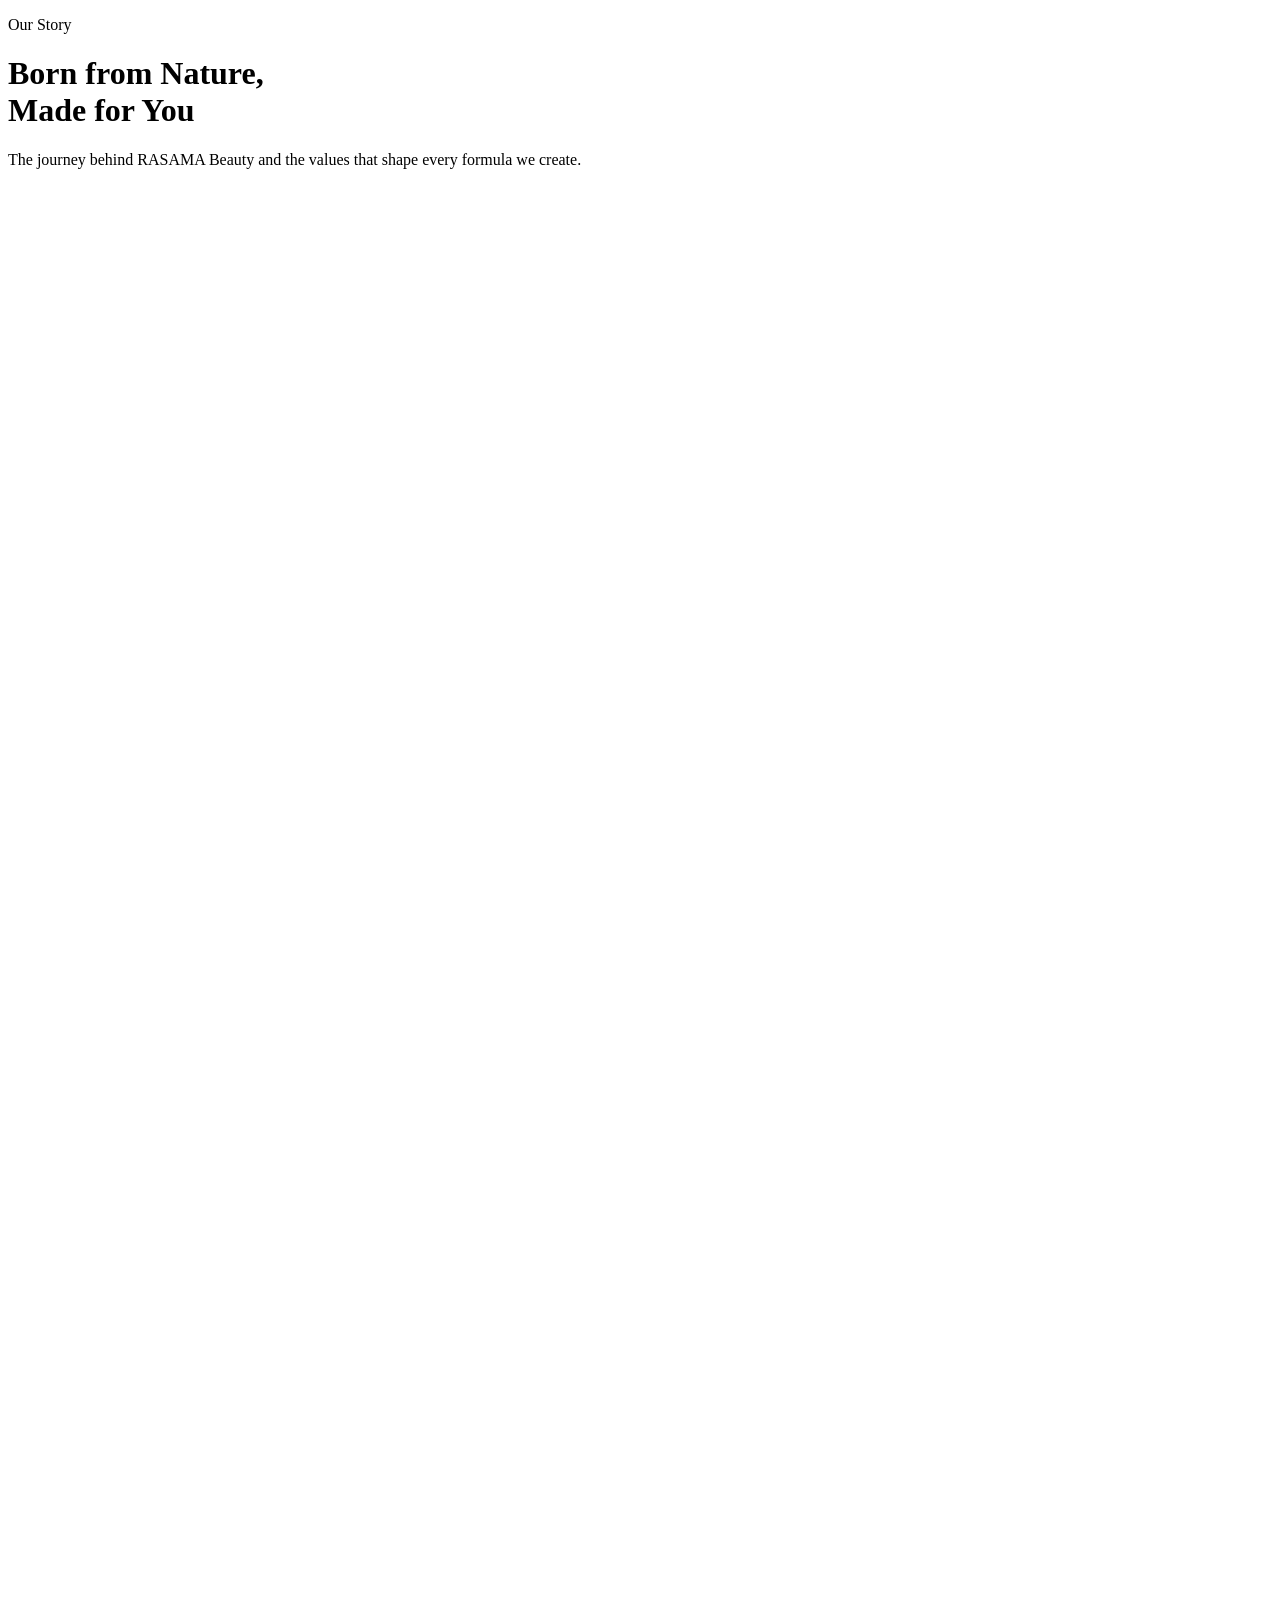
==== about.html @ 15764211 "Add main pages" ====
<!DOCTYPE html>
<html lang="en">
<head>
<meta charset="UTF-8">
<meta name="viewport" content="width=device-width, initial-scale=1.0">
<title>About Us – RASAMA Beauty</title>
<link href="https://fonts.googleapis.com/css2?family=Cormorant+Garamond:ital,wght@0,300;0,400;0,500;1,300;1,400&family=Jost:wght@300;400;500&display=swap" rel="stylesheet">
<link rel="stylesheet" href="assets/style.css">
<style>
.about-wrap{max-width:1100px;margin:0 auto;padding:3.5rem 2.5rem}
.about-intro{display:grid;grid-template-columns:1fr 1fr;gap:4rem;align-items:center;margin-bottom:4rem}
.about-visual{background:linear-gradient(145deg,var(--gd),var(--gm));height:380px;display:flex;align-items:center;justify-content:center;font-size:80px;position:relative;overflow:hidden}
.about-visual::before{content:'RASAMA';position:absolute;font-family:'Cormorant Garamond',serif;font-size:5rem;font-weight:300;color:rgba(255,255,255,.06);letter-spacing:8px;text-transform:uppercase}
.about-tag{font-size:10px;letter-spacing:3px;text-transform:uppercase;color:var(--gold);margin-bottom:.75rem;font-weight:400}
.about-text h2{font-family:'Cormorant Garamond',serif;font-size:2.2rem;font-weight:300;color:var(--gd);line-height:1.2;margin-bottom:1rem}
.about-text h2 em{color:var(--gold);font-style:italic}
.about-text p{font-size:13px;color:var(--tm);line-height:1.95;margin-bottom:1rem;font-weight:300}
.values-grid{display:grid;grid-template-columns:repeat(auto-fit,minmax(210px,1fr));gap:1.5rem;margin-bottom:4rem}
.val-card{background:var(--white);border:1px solid var(--ivd);padding:1.5rem}
.val-icon{font-size:28px;margin-bottom:.75rem}
.val-card h3{font-family:'Cormorant Garamond',serif;font-size:1.2rem;font-weight:400;color:var(--gd);margin-bottom:.5rem}
.val-card p{font-size:12px;color:var(--tmu);line-height:1.8;font-weight:300}
.team-section{margin-bottom:2rem}
.team-section h2{font-family:'Cormorant Garamond',serif;font-size:2rem;font-weight:300;color:var(--gd);text-align:center;margin-bottom:.5rem}
.team-sub{font-size:12px;color:var(--tmu);text-align:center;margin-bottom:2rem;letter-spacing:1px}
.team-grid{display:grid;grid-template-columns:repeat(auto-fill,minmax(200px,1fr));gap:1.5rem}
.team-card{text-align:center}
.team-avatar{width:80px;height:80px;background:linear-gradient(135deg,var(--gd),var(--gs));border-radius:50%;display:flex;align-items:center;justify-content:center;font-size:32px;margin:0 auto .75rem}
.team-card h4{font-family:'Cormorant Garamond',serif;font-size:1.1rem;font-weight:400;color:var(--gd)}
.team-card p{font-size:11px;color:var(--tmu);margin-top:3px}
.reveal{opacity:0;transform:translateY(28px);transition:opacity .6s ease,transform .6s ease}
.reveal.visible{opacity:1;transform:translateY(0)}
@media(max-width:768px){.about-intro{grid-template-columns:1fr}.about-wrap{padding:2rem 1rem}}
</style>
</head>
<body>
<div class="page-banner">
  <p class="page-banner-tag">Our Story</p>
  <h1>Born from Nature,<br>Made for You</h1>
  <p>The journey behind RASAMA Beauty and the values that shape every formula we create.</p>
</div>
<div class="about-wrap">
  <div class="about-intro reveal">
    <div class="about-visual">🌿</div>
    <div class="about-text">
      <p class="about-tag">Who We Are</p>
      <h2>Beauty rooted in <em>African nature</em></h2>
      <p>RASAMA Beauty Natural Skincare was born from a deep love for Africa's extraordinary botanical heritage. We believe that the continent's richest ingredient — its nature — holds the key to radiant, healthy skin for every African woman and man.</p>
      <p>Our formulas are crafted with purpose: no harmful chemicals, no empty promises. Every product is a carefully balanced blend of natural botanical actives sourced across Africa, designed to work in harmony with melanin-rich skin.</p>
      <p>From raw shea butter sourced from northern Nigeria to rosehip oil from partner farmers, every ingredient carries a story of sustainability, community, and care.</p>
      <a class="btn-green" href="index.html">Shop the Collection</a>
    </div>
  </div>
  <div class="sec-head reveal"><h2>Our Values</h2><p>What we stand for in every product</p></div>
  <div class="values-grid">
    <div class="val-card reveal"><div class="val-icon">🌱</div><h3>100% Natural</h3><p>Every ingredient is plant-derived and ethically sourced. No parabens, sulfates, or synthetic fragrances.</p></div>
    <div class="val-card reveal"><div class="val-icon">🌍</div><h3>Made for African Skin</h3><p>Formulas specifically developed for melanin-rich skin — addressing hyperpigmentation, uneven tone and dryness.</p></div>
    <div class="val-card reveal"><div class="val-icon">♻️</div><h3>Sustainable Packaging</h3><p>We use recyclable and biodegradable materials to minimise our environmental footprint.</p></div>
    <div class="val-card reveal"><div class="val-icon">🤝</div><h3>Community First</h3><p>We partner with local farmers and cooperatives across Nigeria, supporting livelihoods at the source.</p></div>
    <div class="val-card reveal"><div class="val-icon">🔬</div><h3>Dermatologist Tested</h3><p>All products are tested for safety and efficacy before reaching your skin. Science meets nature.</p></div>
    <div class="val-card reveal"><div class="val-icon">💎</div><h3>Luxury Accessible</h3><p>Premium skincare shouldn't be a privilege. RASAMA makes luxury botanicals available at honest prices.</p></div>
  </div>
  <div class="team-section reveal">
    <h2>The Hands Behind RASAMA</h2>
    <p class="team-sub">The people who formulate, care and deliver for you</p>
    <div class="team-grid">
      <div class="team-card"><div class="team-avatar">👩🏾</div><h4>Aisha Suleiman</h4><p>Founder & Chief Formulator</p></div>
      <div class="team-card"><div class="team-avatar">👨🏿</div><h4>Emeka Okonkwo</h4><p>Head of Operations</p></div>
      <div class="team-card"><div class="team-avatar">👩🏽</div><h4>Fatima Bello</h4><p>Skincare Consultant</p></div>
      <div class="team-card"><div class="team-avatar">👨🏾</div><h4>Chidi Nwosu</h4><p>Quality Assurance Lead</p></div>
    </div>
  </div>
</div>
<script src="assets/app.js"></script>
<script>
renderNav(); renderFooter(); injectCartAndModal(); updateCartUI();
const io=new IntersectionObserver(e=>e.forEach(x=>{if(x.isIntersecting)x.target.classList.add('visible');}),{threshold:.12});
document.querySelectorAll('.reveal').forEach(el=>io.observe(el));
</script>
</body>
</html>
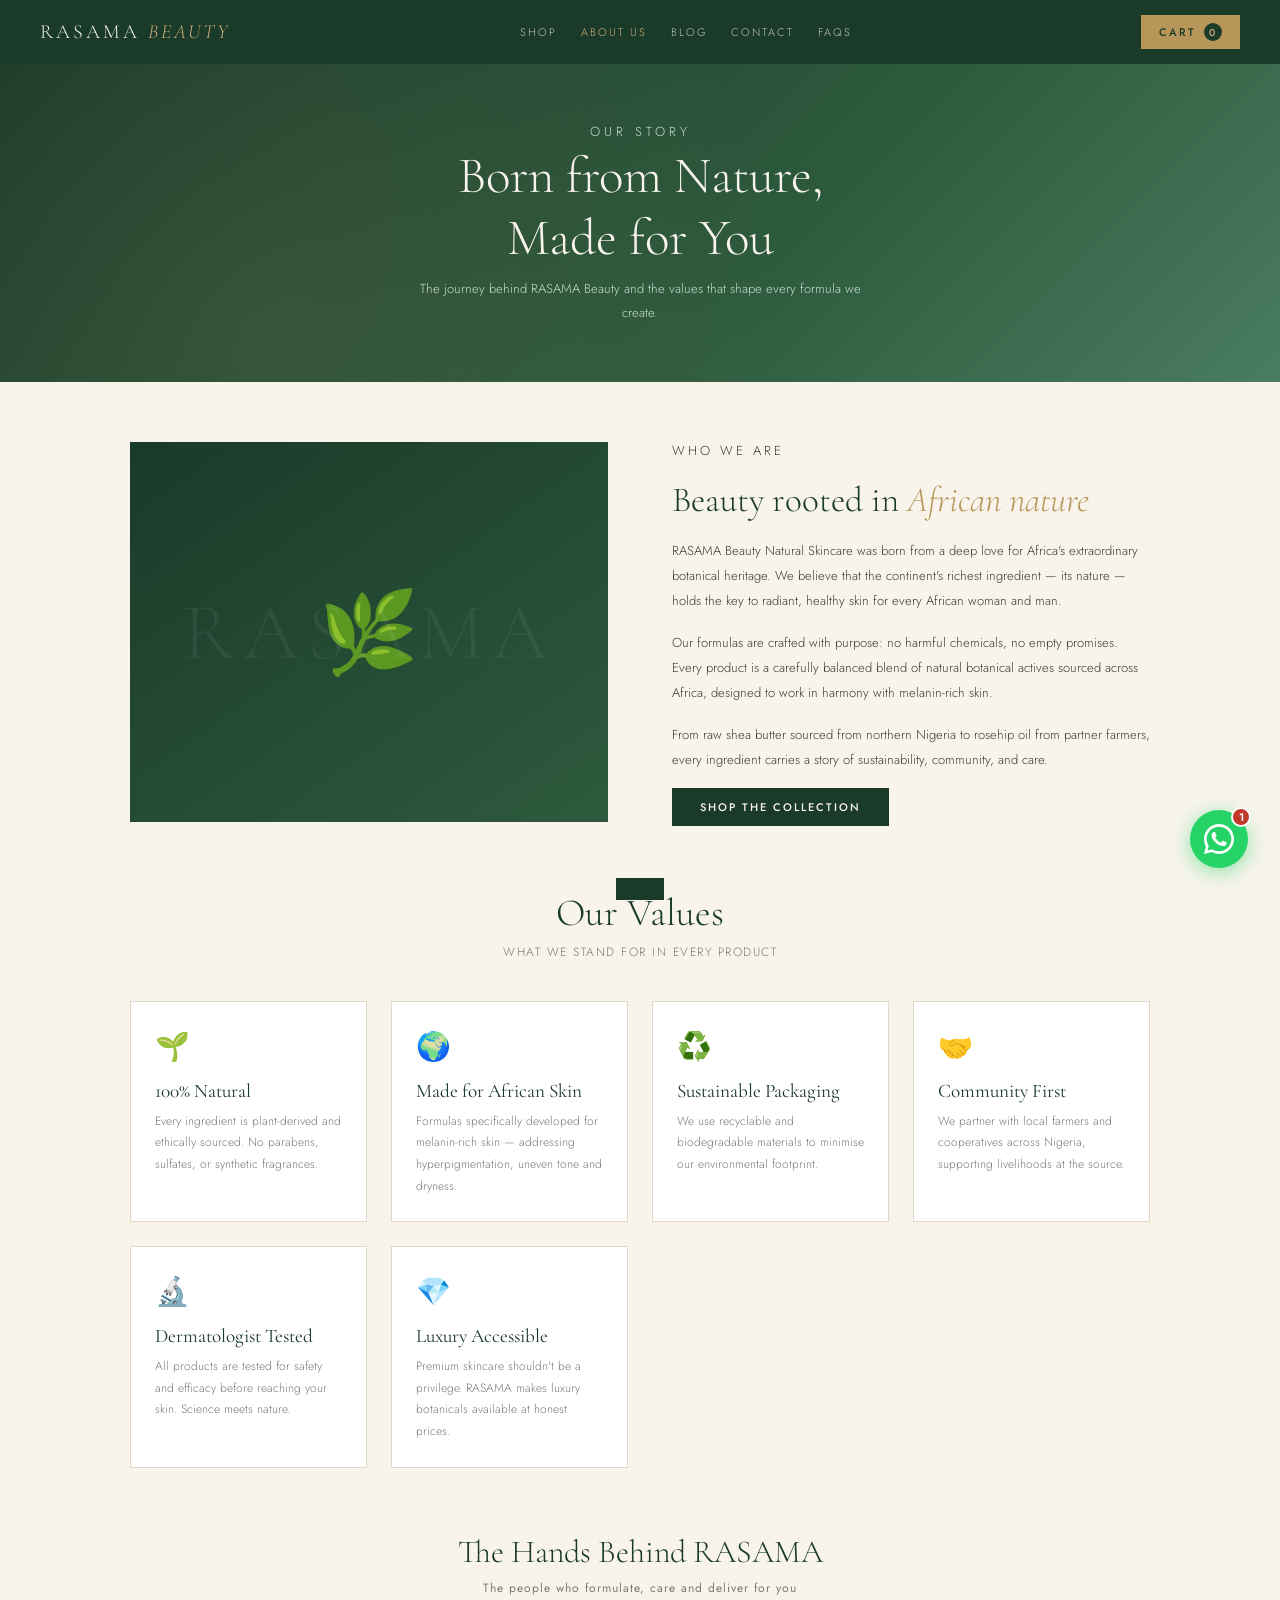
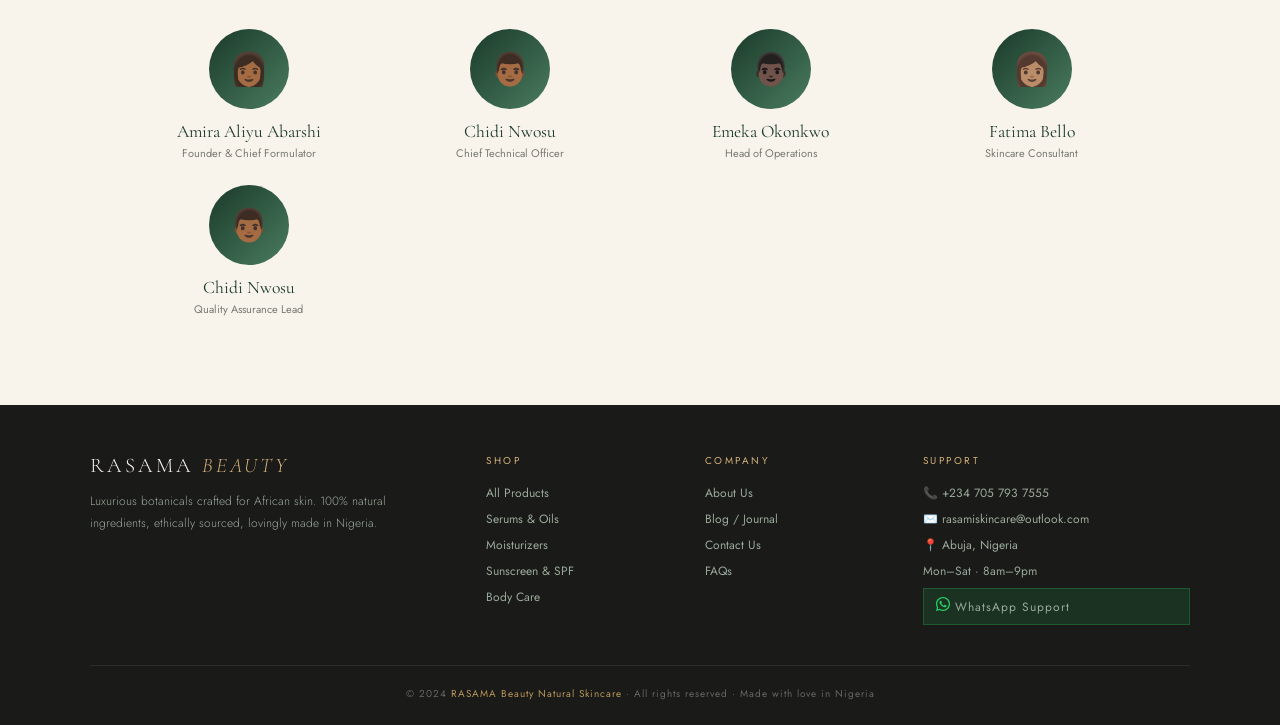
==== commit 11f02cb6: "Update team members in about.html" ====
--- a/about.html
+++ b/about.html
@@ -64,7 +64,8 @@
     <h2>The Hands Behind RASAMA</h2>
     <p class="team-sub">The people who formulate, care and deliver for you</p>
     <div class="team-grid">
-      <div class="team-card"><div class="team-avatar">👩🏾</div><h4>Aisha Suleiman</h4><p>Founder & Chief Formulator</p></div>
+      <div class="team-card"><div class="team-avatar">👩🏾</div><h4>Amira Aliyu Abarshi</h4><p>Founder & Chief Formulator</p></div>
+      <div class="team-card"><div class="team-avatar">👨🏾</div><h4>Chidi Nwosu</h4><p>Chief Technical Officer</p></div>
       <div class="team-card"><div class="team-avatar">👨🏿</div><h4>Emeka Okonkwo</h4><p>Head of Operations</p></div>
       <div class="team-card"><div class="team-avatar">👩🏽</div><h4>Fatima Bello</h4><p>Skincare Consultant</p></div>
       <div class="team-card"><div class="team-avatar">👨🏾</div><h4>Chidi Nwosu</h4><p>Quality Assurance Lead</p></div>
--- a/assets/style.css
+++ b/assets/style.css
@@ -0,0 +1,156 @@
+/* ── RASAMA Beauty – Global Stylesheet ── */
+*{box-sizing:border-box;margin:0;padding:0}
+:root{
+  --gd:#1a3a2a;--gm:#2d5a3d;--gs:#4a7c5f;--gmt:#c8ddd1;
+  --iv:#f8f4ec;--ivw:#f0ead8;--ivd:#e0d8c4;
+  --gold:#b8965a;--goldl:#d4b07a;
+  --td:#1a1a18;--tm:#3a3a36;--tmu:#7a7a72;
+  --white:#ffffff;--danger:#c0392b;--success:#1a7a4a;
+  --wa:#25D366;--wa-dark:#128C7E;
+}
+body{font-family:'Jost',sans-serif;background:var(--iv);color:var(--td);min-height:100vh}
+a{text-decoration:none;color:inherit}
+button{font-family:'Jost',sans-serif;cursor:pointer}
+
+/* NAV */
+nav{background:var(--gd);padding:0 2.5rem;display:flex;align-items:center;justify-content:space-between;height:64px;position:sticky;top:0;z-index:200}
+.nav-logo{font-family:'Cormorant Garamond',serif;font-size:20px;font-weight:300;color:var(--iv);letter-spacing:3px;text-transform:uppercase}
+.nav-logo em{color:var(--goldl);font-style:italic}
+.nav-links{display:flex;gap:1.5rem;align-items:center}
+.nl{color:rgba(248,244,236,.75);font-size:11px;letter-spacing:2px;text-transform:uppercase;font-weight:300;cursor:pointer;transition:color .2s;text-decoration:none;font-family:'Jost',sans-serif}
+.nl:hover,.nl.active{color:var(--goldl)}
+.nav-right{display:flex;gap:.75rem;align-items:center}
+.cart-btn{background:var(--gold);color:var(--gd);padding:8px 18px;border:none;font-size:11px;letter-spacing:2px;text-transform:uppercase;font-weight:500;transition:background .2s;display:flex;align-items:center;gap:8px;cursor:pointer}
+.cart-btn:hover{background:var(--goldl)}
+.cart-count{background:var(--gd);color:var(--goldl);width:18px;height:18px;border-radius:50%;font-size:10px;display:flex;align-items:center;justify-content:center;font-weight:500}
+.mob-btn{display:none;background:none;border:none;color:var(--iv);font-size:22px;cursor:pointer}
+
+/* BUTTONS */
+.btn-gold{background:var(--gold);color:var(--gd);padding:13px 36px;border:none;font-size:11px;letter-spacing:2px;text-transform:uppercase;font-weight:500;transition:background .2s;cursor:pointer;display:inline-block;text-align:center}
+.btn-gold:hover{background:var(--goldl)}
+.btn-ghost{background:transparent;color:var(--iv);padding:13px 36px;border:1px solid rgba(248,244,236,.35);font-size:11px;letter-spacing:2px;text-transform:uppercase;font-weight:300;transition:border-color .2s;cursor:pointer;display:inline-block;text-align:center}
+.btn-ghost:hover{border-color:var(--iv)}
+.btn-green{background:var(--gd);color:var(--iv);padding:11px 28px;border:none;font-size:11px;letter-spacing:2px;text-transform:uppercase;font-weight:500;transition:background .2s;cursor:pointer;display:inline-block;text-align:center}
+.btn-green:hover{background:var(--gs)}
+
+/* PAGE BANNER */
+.page-banner{background:linear-gradient(135deg,var(--gd) 0%,var(--gm) 60%,var(--gs) 100%);padding:3.5rem 2.5rem;text-align:center;position:relative;overflow:hidden}
+.page-banner::before{content:'';position:absolute;inset:0;background:radial-gradient(circle at 20% 80%,rgba(184,150,90,.12) 0%,transparent 50%)}
+.page-banner-tag{font-size:10px;letter-spacing:4px;text-transform:uppercase;color:var(--goldl);margin-bottom:.6rem;position:relative}
+.page-banner h1{font-family:'Cormorant Garamond',serif;font-size:clamp(2rem,5vw,3.2rem);font-weight:300;color:var(--iv);position:relative;margin-bottom:.5rem}
+.page-banner p{color:var(--gmt);font-size:13px;font-weight:300;max-width:480px;margin:0 auto;line-height:1.9;position:relative}
+
+/* SEC HEAD */
+.sec-head{text-align:center;margin-bottom:2.5rem}
+.sec-head h2{font-family:'Cormorant Garamond',serif;font-size:2.4rem;font-weight:300;color:var(--gd);margin-bottom:.4rem}
+.sec-head p{font-size:12px;color:var(--tmu);letter-spacing:1.5px;text-transform:uppercase;font-weight:300}
+
+/* FEATURES BAR */
+.features{padding:3rem 2.5rem;background:var(--gd)}
+.feat-grid{max-width:960px;margin:0 auto;display:grid;grid-template-columns:repeat(auto-fit,minmax(150px,1fr));gap:2rem;text-align:center}
+.fi{font-size:22px;margin-bottom:.6rem}
+.feat-title{font-family:'Cormorant Garamond',serif;font-size:1rem;font-weight:400;color:var(--goldl);margin-bottom:3px;letter-spacing:1px}
+.feat-desc{font-size:11px;color:var(--gmt);font-weight:300;line-height:1.7}
+
+/* FOOTER */
+.site-footer{background:var(--td);color:var(--tmu);padding:3rem 2.5rem 1.5rem}
+.footer-grid{display:grid;grid-template-columns:2fr 1fr 1fr 1.5fr;gap:2.5rem;max-width:1100px;margin:0 auto 2rem}
+.footer-brand .logo-f{font-family:'Cormorant Garamond',serif;font-size:1.3rem;font-weight:300;color:var(--iv);letter-spacing:3px;text-transform:uppercase}
+.footer-brand .logo-f em{color:var(--goldl);font-style:italic}
+.footer-brand p{font-size:12px;line-height:1.9;margin-top:.75rem;font-weight:300;color:#9aaa9a}
+.footer-col h4{font-size:10px;letter-spacing:2.5px;text-transform:uppercase;color:var(--goldl);margin-bottom:1rem;font-weight:400}
+.footer-col a,.footer-col span{display:block;font-size:12px;color:#9aaa9a;margin-bottom:.5rem;transition:color .2s}
+.footer-col a:hover{color:var(--iv)}
+.wa-footer-btn{display:flex;align-items:center;gap:8px;background:rgba(37,211,102,.12);border:1px solid rgba(37,211,102,.25);padding:8px 12px;margin-top:.5rem;color:var(--wa);font-size:11px;letter-spacing:1px;transition:background .2s;cursor:pointer;font-family:'Jost',sans-serif;text-decoration:none}
+.wa-footer-btn:hover{background:rgba(37,211,102,.22)}
+.footer-bottom{border-top:1px solid rgba(255,255,255,.08);padding-top:1.25rem;text-align:center;font-size:10px;letter-spacing:1px;color:#666;max-width:1100px;margin:0 auto}
+.footer-bottom span{color:var(--gold)}
+
+/* CART DRAWER */
+.cart-drawer{position:fixed;right:0;top:64px;bottom:0;width:370px;background:var(--iv);border-left:1px solid var(--ivd);z-index:300;display:flex;flex-direction:column;transform:translateX(100%);transition:transform .3s ease}
+.cart-drawer.open{transform:translateX(0)}
+.drawer-head{padding:1.25rem 1.5rem;border-bottom:1px solid var(--ivd);display:flex;justify-content:space-between;align-items:center;background:var(--gd)}
+.drawer-head h3{font-family:'Cormorant Garamond',serif;font-size:1.3rem;font-weight:300;color:var(--iv);letter-spacing:2px}
+.close-x{background:none;border:none;color:rgba(248,244,236,.7);font-size:18px;line-height:1;cursor:pointer}
+.close-x:hover{color:var(--iv)}
+.cart-items{flex:1;overflow-y:auto;padding:1rem 1.5rem}
+.cart-empty{text-align:center;padding:3rem 1rem;color:var(--tmu);font-size:12px;font-weight:300;letter-spacing:1px;line-height:2}
+.ci{display:flex;gap:12px;padding:1rem 0;border-bottom:1px solid var(--ivd);align-items:flex-start}
+.ci-emoji{font-size:26px;width:46px;height:46px;display:flex;align-items:center;justify-content:center;background:var(--ivw);flex-shrink:0}
+.ci-info{flex:1}
+.ci-name{font-family:'Cormorant Garamond',serif;font-size:1rem;font-weight:400;color:var(--td);margin-bottom:2px}
+.ci-price{font-size:12px;color:var(--gold);font-weight:500}
+.ci-qty{display:flex;align-items:center;gap:8px;margin-top:6px}
+.qb{background:var(--ivw);border:1px solid var(--ivd);width:24px;height:24px;font-size:14px;color:var(--td);display:flex;align-items:center;justify-content:center;line-height:1;cursor:pointer}
+.qv{font-size:12px;min-width:20px;text-align:center}
+.ci-rm{background:none;border:none;color:var(--tmu);font-size:14px;padding:4px;align-self:flex-start;cursor:pointer}
+.cart-foot{padding:1.25rem 1.5rem;border-top:1px solid var(--ivd);background:var(--white)}
+.cart-total-row{display:flex;justify-content:space-between;margin-bottom:1rem;align-items:baseline}
+.cart-total-row span:first-child{font-size:10px;letter-spacing:2px;text-transform:uppercase;color:var(--tmu)}
+.cart-total-row span:last-child{font-family:'Cormorant Garamond',serif;font-size:1.5rem;font-weight:400;color:var(--gd)}
+.checkout-btn{width:100%;background:var(--gd);color:var(--iv);border:none;padding:13px;font-size:11px;letter-spacing:2px;text-transform:uppercase;font-weight:500;transition:background .2s;margin-bottom:8px;cursor:pointer}
+.checkout-btn:hover{background:var(--gs)}
+.secure-note{font-size:10px;color:var(--tmu);text-align:center;letter-spacing:1px}
+
+/* CHECKOUT MODAL */
+.modal-bg{display:none;position:fixed;inset:0;background:rgba(26,58,42,.55);z-index:400;align-items:center;justify-content:center;padding:1rem}
+.modal-bg.open{display:flex}
+.modal{background:var(--iv);width:100%;max-width:500px;max-height:90vh;overflow-y:auto;flex-shrink:0}
+.modal-head{background:var(--gd);padding:1.25rem 1.5rem;display:flex;justify-content:space-between;align-items:center}
+.modal-head h3{font-family:'Cormorant Garamond',serif;font-size:1.35rem;font-weight:300;color:var(--iv);letter-spacing:2px}
+.modal-body{padding:1.5rem}
+.form-lbl{display:block;font-size:9px;letter-spacing:2.5px;text-transform:uppercase;color:var(--tmu);margin-bottom:5px;font-weight:400}
+.form-inp{width:100%;padding:10px 12px;border:1px solid var(--ivd);background:var(--white);font-family:'Jost',sans-serif;font-size:13px;color:var(--td);outline:none;transition:border-color .2s;margin-bottom:1rem}
+.form-inp:focus{border-color:var(--gs)}
+.form-row2{display:grid;grid-template-columns:1fr 1fr;gap:1rem}
+.order-sum{background:var(--ivw);padding:1rem;margin-bottom:1.5rem;border:1px solid var(--ivd)}
+.os-title{font-size:9px;letter-spacing:2.5px;text-transform:uppercase;color:var(--tmu);margin-bottom:.75rem}
+.os-line{display:flex;justify-content:space-between;font-size:12px;color:var(--tm);margin-bottom:3px}
+.os-total{display:flex;justify-content:space-between;font-weight:500;margin-top:8px;padding-top:8px;border-top:1px solid var(--ivd);color:var(--gd);font-size:13px}
+.pay-btn{width:100%;background:var(--gold);color:var(--gd);border:none;padding:14px;font-size:11px;letter-spacing:2px;text-transform:uppercase;font-weight:500;transition:background .2s;margin-bottom:8px;cursor:pointer}
+.pay-btn:hover{background:var(--goldl)}
+.pay-note{font-size:10px;color:var(--tmu);text-align:center}
+.success-view{display:none;padding:3rem 2rem;text-align:center}
+.success-view.show{display:block}
+.suc-icon{font-size:52px;margin-bottom:1rem}
+.success-view h2{font-family:'Cormorant Garamond',serif;font-size:2rem;font-weight:300;color:var(--gd);margin-bottom:.75rem}
+.success-view p{font-size:12px;color:var(--tmu);line-height:1.9;font-weight:300;margin-bottom:.5rem}
+.email-box{background:var(--ivw);border:1px solid var(--ivd);padding:1rem;margin:1rem 0;text-align:left}
+.eb-label{font-size:9px;letter-spacing:2px;text-transform:uppercase;color:var(--goldl);margin-bottom:.5rem}
+.email-box p{font-size:11px;color:var(--tm);line-height:1.8}
+
+/* WHATSAPP WIDGET */
+.wa-widget{position:fixed;bottom:2rem;right:2rem;z-index:500;display:flex;flex-direction:column;align-items:flex-end;gap:.75rem}
+.wa-popup{background:var(--white);border:1px solid var(--ivd);border-radius:16px 16px 0 16px;padding:1.25rem;max-width:290px;box-shadow:0 8px 32px rgba(0,0,0,.15);display:none;animation:fadeUp .25s ease;position:relative}
+.wa-popup.open{display:block}
+@keyframes fadeUp{from{opacity:0;transform:translateY(12px)}to{opacity:1;transform:translateY(0)}}
+.wa-popup-head{display:flex;align-items:center;gap:10px;margin-bottom:.75rem;padding-bottom:.75rem;border-bottom:1px solid var(--ivd)}
+.wa-avatar{width:44px;height:44px;background:var(--wa);border-radius:50%;display:flex;align-items:center;justify-content:center;font-size:22px;flex-shrink:0}
+.wa-agent{font-size:13px;font-weight:500;color:var(--td)}
+.wa-status{font-size:10px;color:var(--success)}
+.wa-msg{background:var(--ivw);border-radius:0 10px 10px 10px;padding:.75rem 1rem;font-size:12px;color:var(--tm);line-height:1.75;margin-bottom:1rem}
+.wa-msg strong{color:var(--gd)}
+.wa-start{width:100%;background:var(--wa);color:var(--white);border:none;padding:11px;font-family:'Jost',sans-serif;font-size:12px;letter-spacing:1.5px;text-transform:uppercase;font-weight:500;border-radius:6px;transition:background .2s;display:flex;align-items:center;justify-content:center;gap:8px;cursor:pointer}
+.wa-start:hover{background:var(--wa-dark)}
+.wa-fab{width:58px;height:58px;background:var(--wa);border:none;border-radius:50%;display:flex;align-items:center;justify-content:center;box-shadow:0 4px 20px rgba(37,211,102,.5);transition:transform .2s;cursor:pointer;position:relative}
+.wa-fab:hover{transform:scale(1.08)}
+.wa-fab svg{width:30px;height:30px;fill:var(--white)}
+.wa-notif{position:absolute;top:-3px;right:-3px;width:20px;height:20px;background:var(--danger);border-radius:50%;color:var(--white);font-size:11px;font-weight:600;display:flex;align-items:center;justify-content:center;border:2px solid var(--white)}
+.wa-close-popup{position:absolute;top:10px;right:12px;background:none;border:none;color:var(--tmu);font-size:16px;cursor:pointer}
+
+/* TOAST */
+.toast{position:fixed;bottom:5rem;left:50%;transform:translateX(-50%) translateY(80px);background:var(--gd);color:var(--iv);padding:11px 24px;font-size:11px;letter-spacing:2px;text-transform:uppercase;z-index:999;transition:transform .3s;white-space:nowrap;pointer-events:none}
+.toast.show{transform:translateX(-50%) translateY(0)}
+
+/* RESPONSIVE */
+@media(max-width:768px){
+  nav{padding:0 1rem}
+  .nav-links{display:none}
+  .nav-links.mob-open{display:flex;flex-direction:column;position:absolute;top:64px;left:0;right:0;background:var(--gd);padding:1rem 1.5rem;gap:1rem;z-index:250}
+  .mob-btn{display:flex}
+  .footer-grid{grid-template-columns:1fr 1fr}
+  .form-row2{grid-template-columns:1fr}
+  .wa-widget{bottom:1.25rem;right:1.25rem}
+  .wa-popup{max-width:calc(100vw - 2.5rem)}
+  .cart-drawer{width:100%}
+}
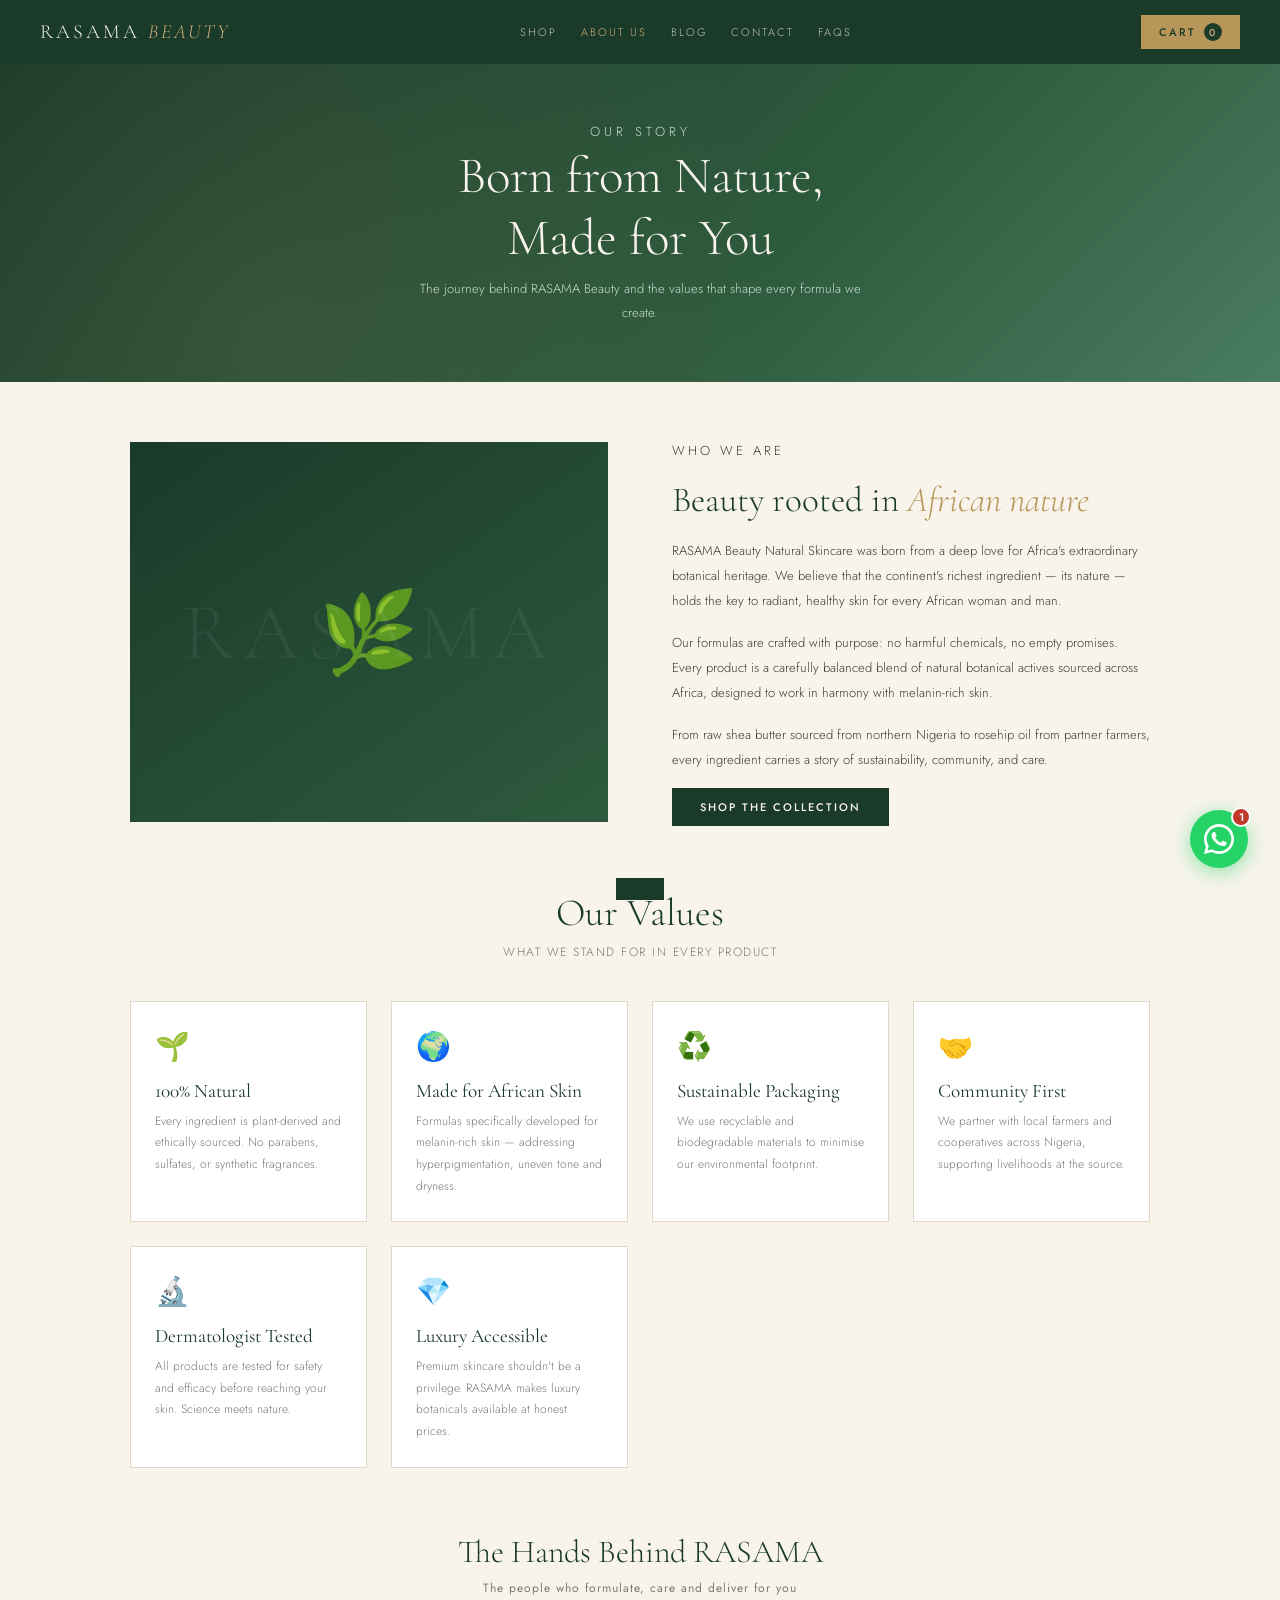
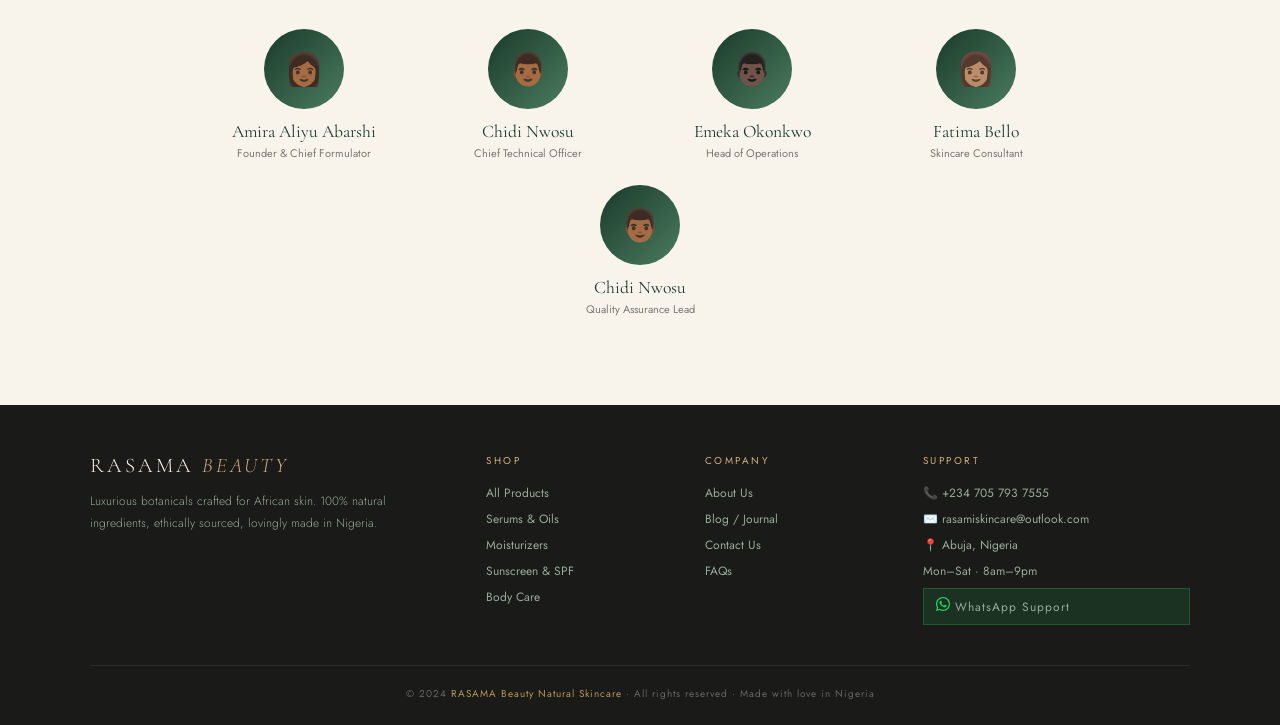
==== commit 3d8cf3a1: "Change team grid layout from grid to flex" ====
--- a/about.html
+++ b/about.html
@@ -23,8 +23,8 @@
 .team-section{margin-bottom:2rem}
 .team-section h2{font-family:'Cormorant Garamond',serif;font-size:2rem;font-weight:300;color:var(--gd);text-align:center;margin-bottom:.5rem}
 .team-sub{font-size:12px;color:var(--tmu);text-align:center;margin-bottom:2rem;letter-spacing:1px}
-.team-grid{display:grid;grid-template-columns:repeat(auto-fill,minmax(200px,1fr));gap:1.5rem}
-.team-card{text-align:center}
+.team-grid{display:flex;flex-wrap:wrap;gap:1.5rem;justify-content:center}
+.team-card{text-align:center;width:200px}
 .team-avatar{width:80px;height:80px;background:linear-gradient(135deg,var(--gd),var(--gs));border-radius:50%;display:flex;align-items:center;justify-content:center;font-size:32px;margin:0 auto .75rem}
 .team-card h4{font-family:'Cormorant Garamond',serif;font-size:1.1rem;font-weight:400;color:var(--gd)}
 .team-card p{font-size:11px;color:var(--tmu);margin-top:3px}
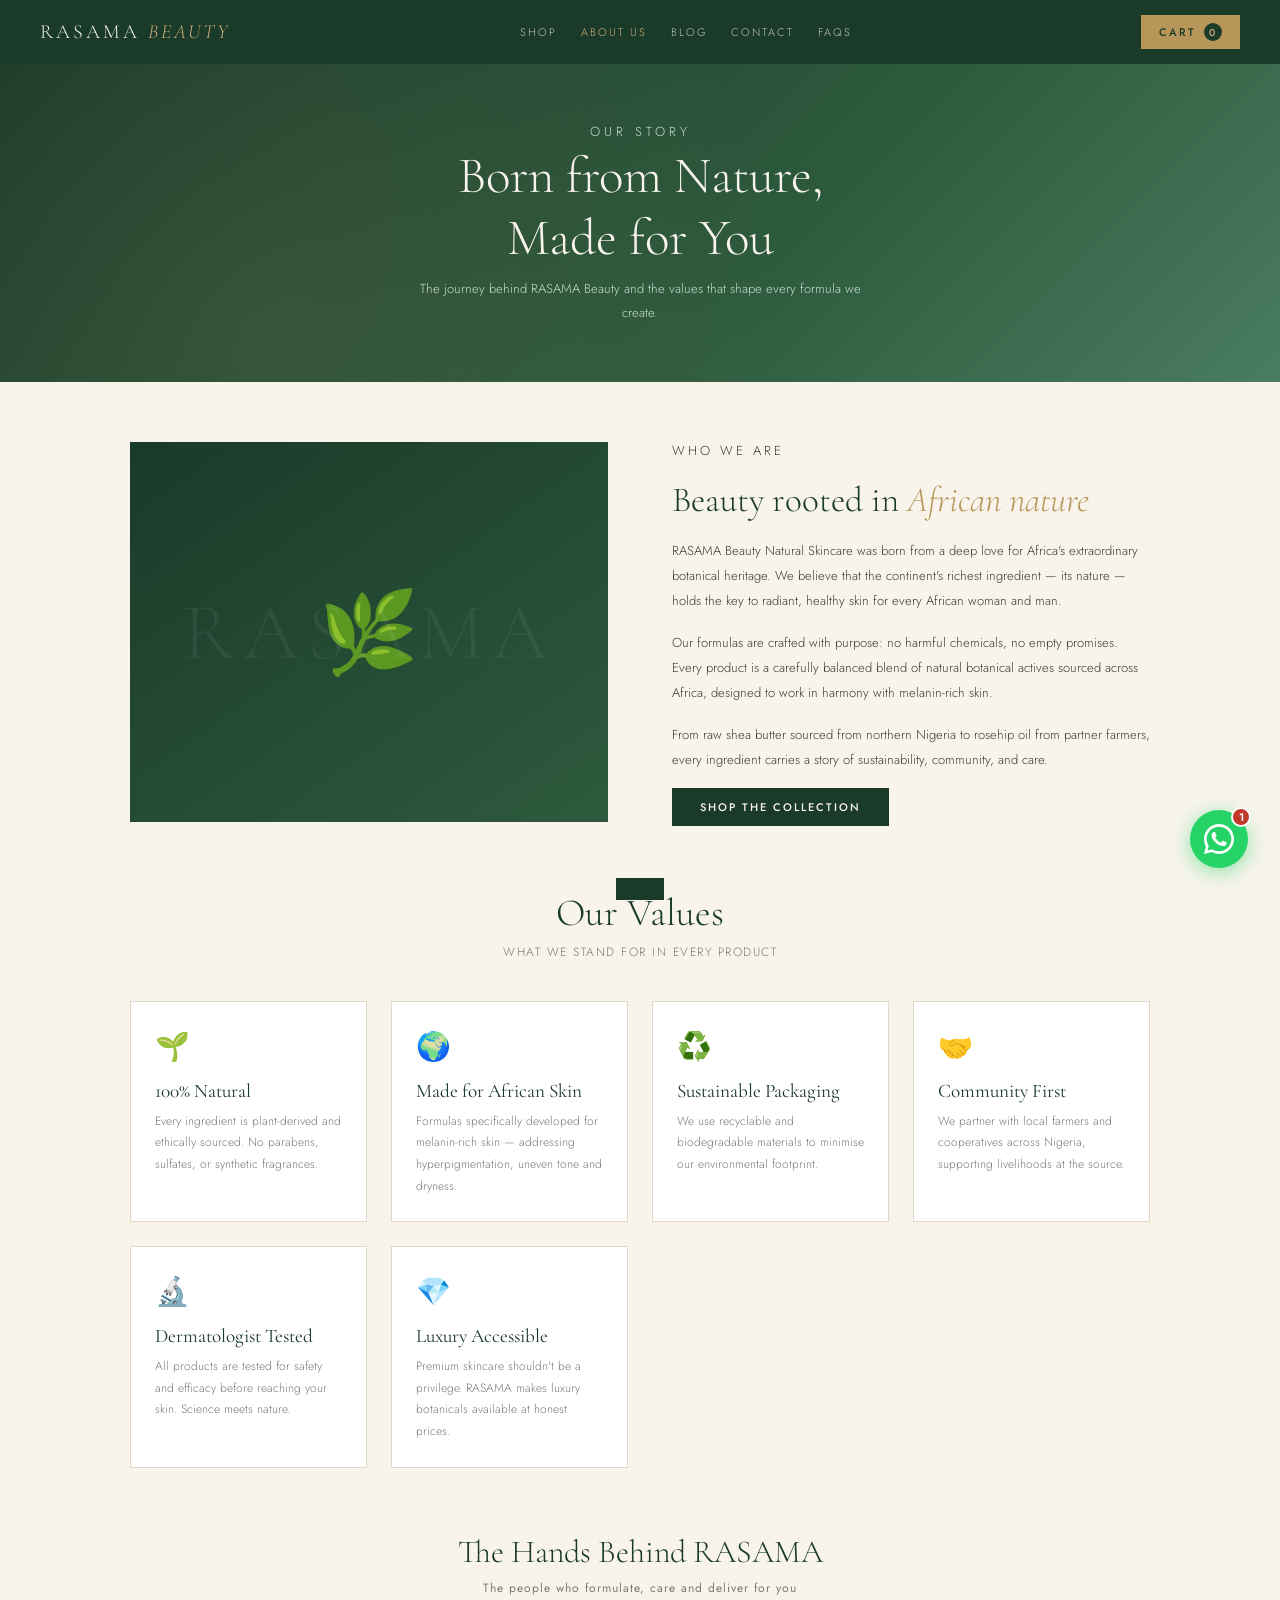
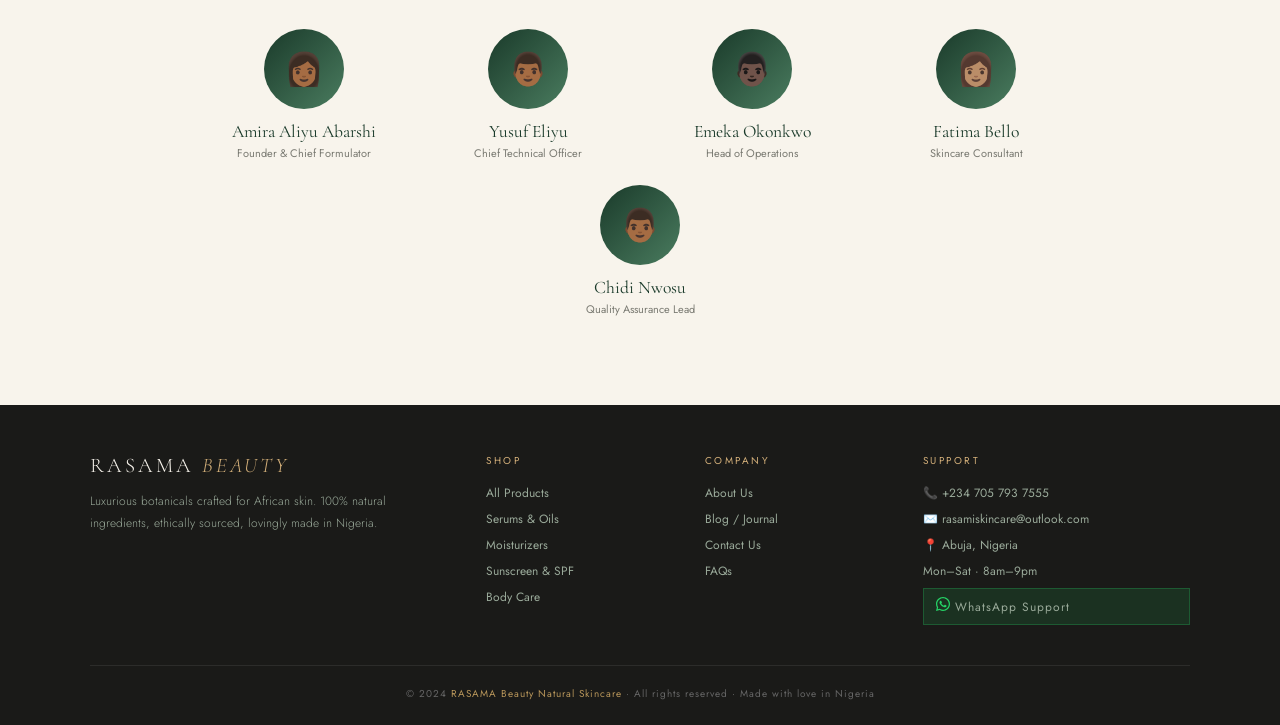
==== commit 6eefe787: "Update team member details in about.html" ====
--- a/about.html
+++ b/about.html
@@ -65,7 +65,7 @@
     <p class="team-sub">The people who formulate, care and deliver for you</p>
     <div class="team-grid">
       <div class="team-card"><div class="team-avatar">👩🏾</div><h4>Amira Aliyu Abarshi</h4><p>Founder & Chief Formulator</p></div>
-      <div class="team-card"><div class="team-avatar">👨🏾</div><h4>Chidi Nwosu</h4><p>Chief Technical Officer</p></div>
+      <div class="team-card"><div class="team-avatar">👨🏾</div><h4>Yusuf Eliyu</h4><p>Chief Technical Officer</p></div>
       <div class="team-card"><div class="team-avatar">👨🏿</div><h4>Emeka Okonkwo</h4><p>Head of Operations</p></div>
       <div class="team-card"><div class="team-avatar">👩🏽</div><h4>Fatima Bello</h4><p>Skincare Consultant</p></div>
       <div class="team-card"><div class="team-avatar">👨🏾</div><h4>Chidi Nwosu</h4><p>Quality Assurance Lead</p></div>
